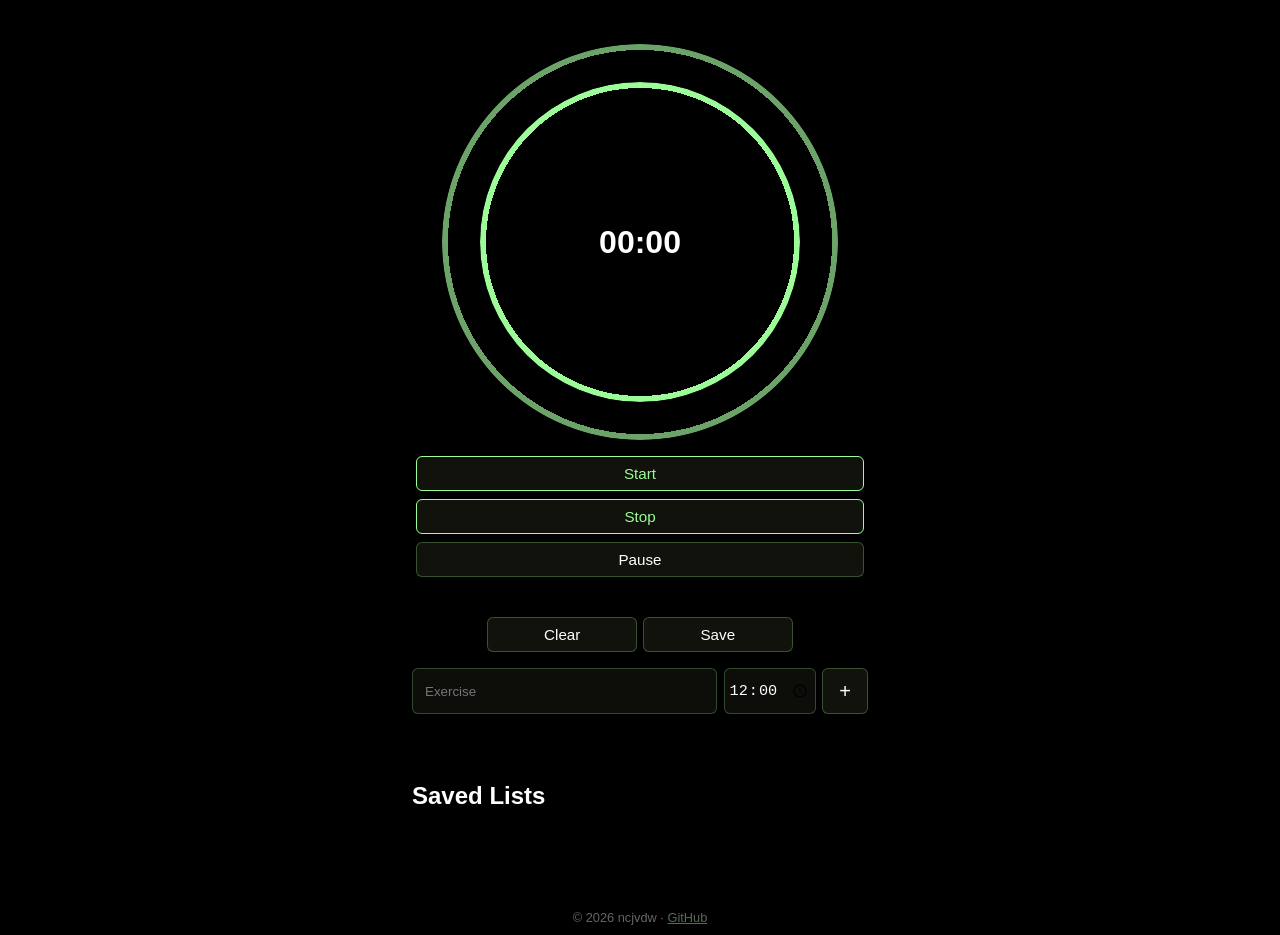
==== index.html @ 3e5c81d6 "Initial commit" ====
<!DOCTYPE html>
<html lang="en">
<head>
    <meta charset="UTF-8">
    <meta name="viewport" content="width=device-width, initial-scale=1.0">
    <meta http-equiv="X-UA-Compatible" content="ie=edge">
    <title>Interval Timer</title>
    <link rel="stylesheet" href="./style.css">
    <link rel="icon" href="./favicon.ico" type="image/x-icon">
</head>

<body>
    <main>
        <h1 id="timer">00:00</h1>

        <button id="start" onclick="startCountdown()">Start</button>
        <button id="stop" onclick="clearInterval(timer); timerText.textContent = 'Timer Stopped';">Stop</button>
        <button id="pause" onclick="togglePause()">Pause</button>

        <div id="list"></div>

        <div id="listActions">
            <button id="clear" onclick="exercises = []; updateExerciseList();">Clear</button>
            <button id="openSave">Save</button>
        </div>

        <div id="Addexercise">
          <input type="text" id="exerciseInput" placeholder="Exercise">
          <input type="time" id="timeInput" value="00:00">
          <button id="addExercise" onclick="addExercise()">+</button>
        </div>

        <dialog id="savePopup">
            <h2>Save List</h2>
            <p>Do you want to save this list?</p>
            <input type="text" id="listName" placeholder="List Name">
            <button id="closeSave">Cancel</button>
            <button id="saveList">Save</button>
        </dialog>

        <div id="savedLists">
            <h2>Saved Lists</h2>
            <ul id="savedListContainer"></ul>
        </div>
    </main>

    <footer>
        © 2026 ncjvdw ·
        <a href="https://github.com/ncjvdw/IntervalTimer">GitHub</a>
    </footer>

    <audio id="beep" preload="auto">
        <source
            src="https://media.geeksforgeeks.org/wp-content/uploads/20190531135120/beep.mp3"
            type="audio/mpeg">
    </audio>

    <script>
        let timer;
        let timerText = document.getElementById("timer");
        let timeInput = document.getElementById("timeInput");
        let exercises = [];
        exercises = JSON.parse(localStorage.getItem('__currentList__') || '[]');
        let transitioning = false;

        function updateExerciseList() {
            let str = '<ul>';

            exercises.forEach(function(exercise, index) {
                str += `
                    <li>
                        ${exercise.exercise} (${exercise.time})
                        <button type="button" onclick="deleteExercise(${index})">Delete</button>
                    </li>
                `;
            });

            str += '</ul>';

            document.getElementById("list").innerHTML = str;

            localStorage.setItem(
                '__currentList__',
                JSON.stringify(exercises)
            );
        }

        function deleteExercise(index) {
            exercises.splice(index, 1);
            updateExerciseList();
        }

        function addExercise() {
            let exerciseInput = document.getElementById("exerciseInput");
            let exercise = exerciseInput.value;
            let time = timeInput.value;

            if (!time) {
                alert("Please set a valid time.");
                return;
            }

            exercises.push({
                exercise,
                time
            });

            exerciseInput.value = "";
            timeInput.value = "00:00";

            updateExerciseList();
        }

        function renderTimer(name, count) {
            timerText.innerHTML = `
                <span class="ex-name">${name}</span>
                <span class="ex-time">${Math.floor(count / 60)}:${String(count % 60).padStart(2, '0')}</span>
            `;
        }

        function speakExercise(name) {
            if (!("speechSynthesis" in window)) return;

            window.speechSynthesis.cancel();

            const utterance =
                new SpeechSynthesisUtterance(String(name));

            utterance.lang = "en-US";
            utterance.volume = 1;
            utterance.rate = 1;
            utterance.pitch = 1;

            window.speechSynthesis.speak(utterance);
        }

        async function startCountdown() {
            if (exercises.length === 0) {
                alert("Please add at least one exercise.");
                return;
            }

            if ("speechSynthesis" in window) {
                window.speechSynthesis.cancel();

                const unlock =
                    new SpeechSynthesisUtterance(" ");

                unlock.volume = 0;

                window.speechSynthesis.speak(unlock);
            }

            timerText.classList.add(
                'no-anim-inner',
                'no-anim-outer'
            );

            timerText.style.setProperty(
                '--inner-progress',
                1
            );

            timerText.style.setProperty(
                '--outer-progress',
                1
            );

            requestAnimationFrame(() => {
                void timerText.offsetWidth;

                requestAnimationFrame(() => {
                    timerText.classList.remove(
                        'no-anim-inner',
                        'no-anim-outer'
                    );
                });
            });

            const delay = (ms) =>
                new Promise(resolve => setTimeout(resolve, ms));

            for (let i = 0; i < 3; i++) {
                const beepAudio =
                    document.getElementById("beep");

                beepAudio.volume = 0.2;
                beepAudio.currentTime = 0;

                beepAudio.play().catch(() => {});

                timerText.textContent =
                    `Starting in ${3 - i}...`;

                await delay(1000);
            }

            const totalListSeconds =
                exercises.reduce((sum, ex) => {
                    const [m, s] =
                        ex.time.split(":");

                    return sum +
                        parseInt(m, 10) * 60 +
                        parseInt(s, 10);
                }, 0);

            let totalElapsed = 0;

            let currentExerciseIndex = 0;

            let [mins, secs] =
                exercises[currentExerciseIndex]
                    .time
                    .split(":");

            let count =
                parseInt(mins, 10) * 60 +
                parseInt(secs, 10);

            let exerciseDuration = count;

            renderTimer(
                exercises[currentExerciseIndex].exercise,
                count
            );

            speakExercise(
                exercises[currentExerciseIndex].exercise
            );

            timer = setInterval(() => {
                if (isPaused || transitioning) return;

                count--;
                totalElapsed++;

                timerText.style.setProperty(
                    '--inner-progress',
                    Math.max(count, 0) / exerciseDuration
                );

                timerText.style.setProperty(
                    '--outer-progress',
                    1 - totalElapsed / totalListSeconds
                );

                renderTimer(
                    exercises[currentExerciseIndex].exercise,
                    count
                );

                if (
                    count === 3 ||
                    count === 2 ||
                    count === 1
                ) {
                    const beepAudio =
                        document.getElementById("beep");

                    beepAudio.volume = 0.2;
                    beepAudio.currentTime = 0;

                    beepAudio.play().catch(() => {});
                }

                if (count <= 0) {
                    timerText.classList.add(
                        'no-anim-inner'
                    );

                    timerText.style.setProperty(
                        '--inner-progress',
                        0
                    );

                    void timerText.offsetWidth;

                    currentExerciseIndex++;

                    if (
                        currentExerciseIndex <
                        exercises.length
                    ) {
                        transitioning = true;

                        setTimeout(() => {
                            speakExercise(
                                exercises[
                                    currentExerciseIndex
                                ].exercise
                            );

                            [mins, secs] =
                                exercises[
                                    currentExerciseIndex
                                ].time.split(":");

                            count =
                                parseInt(mins, 10) * 60 +
                                parseInt(secs, 10);

                            exerciseDuration = count;

                            timerText.classList.add(
                                'no-anim-inner'
                            );

                            timerText.style.setProperty(
                                '--inner-progress',
                                1
                            );

                            requestAnimationFrame(() => {
                                void timerText.offsetWidth;

                                requestAnimationFrame(() => {
                                    timerText.classList.remove(
                                        'no-anim-inner'
                                    );
                                });
                            });

                            renderTimer(
                                exercises[
                                    currentExerciseIndex
                                ].exercise,
                                count
                            );

                            transitioning = false;
                        }, 50);

                    } else {
                        clearInterval(timer);

                        timerText.textContent =
                            "Workout Complete!";
                    }
                }
            }, 1000);
        }

        let isPaused = false;

        function togglePause() {
            if (!timer) return;

            isPaused = !isPaused;

            document.getElementById("pause").textContent =
                isPaused ? "Resume" : "Pause";
        }

        (() => {
            let wakeLock = null;

            async function keepScreenAwake() {
                if (!("wakeLock" in navigator)) return;

                try {
                    wakeLock =
                        await navigator.wakeLock.request("screen");

                    wakeLock.addEventListener(
                        "release",
                        () => {
                            wakeLock = null;
                        }
                    );
                } catch (err) {}
            }

            keepScreenAwake();

            document.addEventListener(
                "visibilitychange",
                () => {
                    if (
                        document.visibilityState ===
                        "visible"
                    ) {
                        keepScreenAwake();
                    }
                }
            );
        })();
    </script>

    <script>
        const savePopup =
            document.getElementById("savePopup");

        const openSave =
            document.getElementById("openSave");

        const closeSave =
            document.getElementById("closeSave");

        openSave.addEventListener(
            "click",
            () => savePopup.showModal()
        );

        closeSave.addEventListener(
            "click",
            () => savePopup.close()
        );

        function renderSavedLists() {
            const container =
                document.getElementById(
                    "savedListContainer"
                );

            container.innerHTML = "";

            for (
                let i = 0;
                i < localStorage.length;
                i++
            ) {
                const key =
                    localStorage.key(i);

                if (key === '__currentList__') continue;

                const li =
                    document.createElement("li");

                li.innerHTML = `
                    <span>${key}</span>
                    <button
                        type="button"
                        onclick="loadSavedList('${key}')"
                    >
                        Load
                    </button>
                    <button
                        type="button"
                        onclick="deleteSavedList('${key}')"
                    >
                        Delete
                    </button>
                `;

                container.appendChild(li);
            }
        }

        function loadSavedList(key) {
            const saved =
                localStorage.getItem(key);

            if (!saved) return;

            try {
                exercises = JSON.parse(saved);
                updateExerciseList();
            } catch (err) {
                alert("Saved list is invalid.");
            }
        }

        function deleteSavedList(key) {
            localStorage.removeItem(key);
            renderSavedLists();
        }

        document.getElementById("saveList").onclick =
            function() {
                const name =
                    document.getElementById(
                        "listName"
                    ).value.trim();

                if (!name) {
                    alert("Enter a list name.");
                    return;
                }

                localStorage.setItem(
                    name,
                    JSON.stringify(exercises)
                );

                savePopup.close();
                renderSavedLists();
            };

        renderSavedLists();
        updateExerciseList();
    </script>

</body>
</html>
---- style.css ----
* {
  box-sizing: border-box;
}


@property --inner-progress {
  syntax: '<number>';
  inherits: true;
  initial-value: 1;
}


@property --outer-progress {
  syntax: '<number>';
  inherits: true;
  initial-value: 1;
}


body {
  margin: 0;
  min-height: 100vh;
  background: #000000;
  color: #ffffff;
  font-family: 'Segoe UI', Arial, sans-serif;
}


main {
  width: 100%;
  max-width: 520px;
  min-height: 100vh;
  margin: 0 auto;
  padding: 2rem;
  text-align: center;
  display: flex;
  flex-direction: column;
}


footer {
  margin-top: auto;
  padding: 10px 0;
  text-align: center;
  font-size: 0.8rem;
  color: rgba(224, 224, 224, 0.45);
}


footer a {
  color: rgba(151, 201, 149, 0.55);
  text-decoration: underline;
}


footer a:hover {
  color: #ffffff;
}


#timer {
  position: relative;
  width: 340px;
  height: 340px;
  margin: 2.5rem auto;
  display: flex;
  flex-direction: column;
  align-items: center;
  justify-content: center;
  gap: 0.4rem;
  border-radius: 50%;
  color: #ffffff;
  padding: 0 1.5rem;
}


#timer .ex-name {
  font-size: 2rem;
  font-weight: 500;
  color: #9CFC97;
}


#timer .ex-time {
  font-size: 4rem;
  font-weight: 700;
  color: #9CFC97;
}


#timer::before {
  content: "";
  position: absolute;
  inset: -28px;
  border-radius: 50%;
  transform: translateZ(0);
  background: conic-gradient(
    #6BA368 calc(var(--outer-progress, 1) * 360deg),
    rgba(81, 91, 58, 0.28) 0deg
  );
  -webkit-mask: radial-gradient(
    farthest-side,
    transparent calc(100% - 6px),
    #000 calc(100% - 6px)
  );
  mask: radial-gradient(
    farthest-side,
    transparent calc(100% - 6px),
    #000 calc(100% - 6px)
  );
  transition: --outer-progress 0.5s linear;
}


#timer::after {
  content: "";
  position: absolute;
  inset: 10px;
  border-radius: 50%;
  transform: translateZ(0);
  background: conic-gradient(
    #9CFC97 calc(var(--inner-progress, 1) * 360deg),
    rgba(81, 91, 58, 0.24) 0deg
  );
  -webkit-mask: radial-gradient(
    farthest-side,
    transparent calc(100% - 6px),
    #000 calc(100% - 6px)
  );
  mask: radial-gradient(
    farthest-side,
    transparent calc(100% - 6px),
    #000 calc(100% - 6px)
  );
  box-shadow:
    0 0 calc(18px * var(--inner-progress, 1))
    rgba(156, 252, 151, calc(0.55 * var(--inner-progress, 1)));
  transition: --inner-progress 0.5s linear;
}


button {
  background: rgba(81, 91, 58, 0.2);
  color: #ffffff;
  border: 1px solid rgba(156, 252, 151, 0.28);
  border-radius: 6px;
  padding: 0.5rem 1rem;
  margin: 0.25rem;
  font-size: 0.95rem;
  cursor: pointer;
  transition: background 0.15s ease;
}


button:hover {
  background: rgba(107, 163, 104, 0.3);
}


#start {
  border-color: #9CFC97;
  color: #9CFC97;
}


#stop {
  border-color: #9CFC97;
  color: #9CFC97;
}


#list {
  margin: 1.5rem 0 0.5rem;
  text-align: left;
}


#list ul {
  list-style: none;
  padding: 0;
  margin: 0;
}


#list li {
  display: flex;
  align-items: center;
  justify-content: space-between;
  background: rgba(81, 91, 58, 0.14);
  border: 1px solid rgba(156, 252, 151, 0.16);
  border-radius: 6px;
  padding: 0.5rem 0.75rem;
  margin-bottom: 0.4rem;
}


#listActions {
  display: flex;
  justify-content: center;
  gap: 0.35rem;
  margin: 0.25rem 0 0.5rem;
}


#listActions button {
  flex: 1;
  max-width: 150px;
  margin: 0;
}


#Addexercise {
  display: grid;
  grid-template-columns: minmax(0, 1fr) 92px 46px;
  align-items: stretch;
  gap: 0.4rem;
  width: 100%;
  margin: 0.5rem 0 1rem;
}


#Addexercise input {
  box-sizing: border-box;
  width: 100%;
  height: 46px;
  min-width: 0;
  margin: 0;
  background: rgba(81, 91, 58, 0.16);
  border: 1px solid rgba(156, 252, 151, 0.25);
  color: #ffffff;
  border-radius: 6px;
  padding: 0 0.75rem;
}


#Addexercise #exerciseInput {
  width: 100%;
  min-width: 0;
}


#Addexercise #timeInput {
  width: 92px;
  min-width: 92px;
  max-width: 92px;
  height: 46px;
  padding: 0 0.25rem;
  font-size: 0.95rem;
  color: #ffffff;
  background: rgba(81, 91, 58, 0.16);
  border: 1px solid rgba(156, 252, 151, 0.25);
  border-radius: 6px;
}


#Addexercise #timeInput::-webkit-calendar-picker-indicator {
  opacity: 1;
  cursor: pointer;
}


#Addexercise #addExercise {
  width: 46px;
  height: 46px;
  min-width: 46px;
  min-height: 46px;
  max-width: 46px;
  max-height: 46px;
  margin: 0;
  padding: 0;
  display: flex;
  align-items: center;
  justify-content: center;
  font-size: 1.25rem;
}


dialog {
  background: rgba(0, 0, 0, 0.96);
  color: #ffffff;
  border: 1px solid rgba(156, 252, 151, 0.3);
  border-radius: 8px;
  padding: 1.5rem;
}


dialog::backdrop {
  background: rgba(0, 0, 0, 0.75);
}


dialog input {
  background: rgba(0, 0, 0, 0.85);
  border: 1px solid rgba(156, 252, 151, 0.25);
  color: #ffffff;
  border-radius: 6px;
  padding: 0.5rem;
  margin: 0.75rem 0;
  width: 100%;
}


#savedLists {
  margin-top: 2rem;
  text-align: left;
}


#savedListContainer {
  list-style: none;
  padding: 0;
}


#savedListContainer li {
  display: flex;
  align-items: center;
  justify-content: space-between;
  background: rgba(81, 91, 58, 0.14);
  border: 1px solid rgba(156, 252, 151, 0.16);
  border-radius: 6px;
  padding: 0.5rem 0.75rem;
  margin-bottom: 0.4rem;
}


#timer.no-anim-outer::before {
  transition: none !important;
}


#timer.no-anim-inner::after {
  transition: none !important;
}


@media (max-width: 600px) {
  main {
    width: 100%;
    max-width: 100%;
    padding: 1.25rem;
    overflow-x: hidden;
  }


  #timer {
    width: 260px;
    height: 260px;
    padding: 0 1rem;
  }


  #timer .ex-name {
    font-size: 0.95rem;
  }


  #timer .ex-time {
    font-size: 1.7rem;
  }


  #timer::before {
    inset: -16px;
  }


  #timer::after {
    inset: 6px;
  }


  button {
    padding: 0.65rem 1.1rem;
    font-size: 1rem;
    min-height: 44px;
  }


  #listActions {
    gap: 0.35rem;
    margin: 0.25rem 0 0.5rem;
  }


  #listActions button {
    flex: 1;
    max-width: 130px;
    margin: 0;
  }


  dialog {
    width: calc(100% - 2rem);
    max-width: 340px;
    padding: 1.25rem;
  }


  #list li,
  #savedListContainer li {
    flex-wrap: wrap;
    gap: 0.4rem;
  }
}
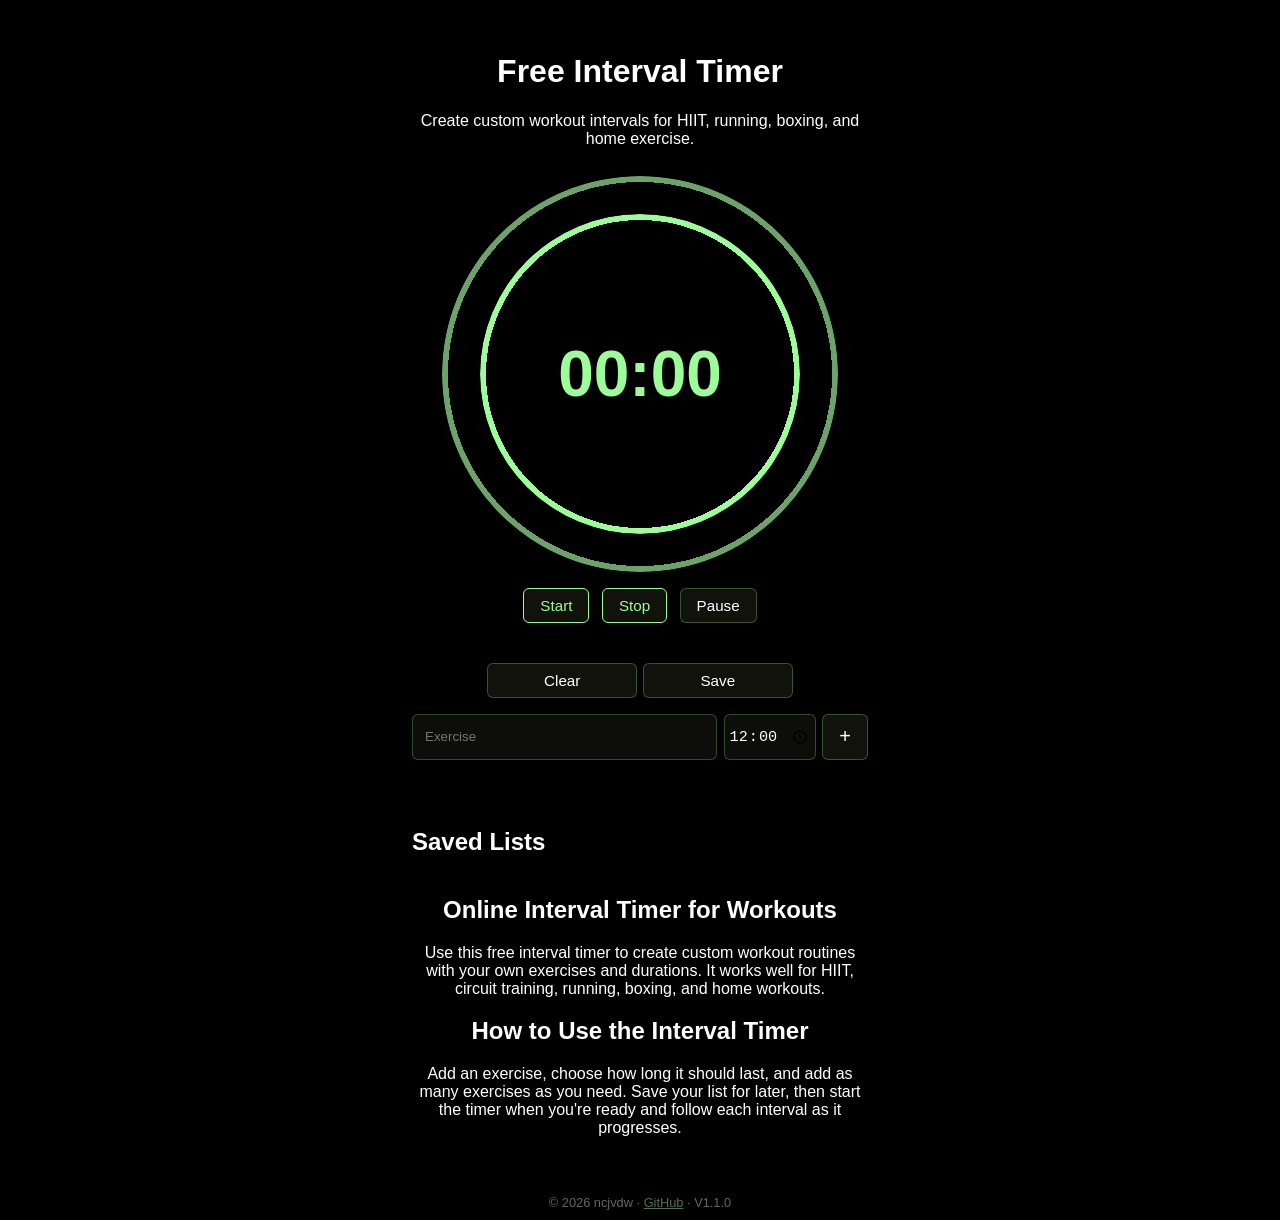
==== commit 9ca33d5a: "Add SEO and small fixes" ====
--- a/index.html
+++ b/index.html
@@ -4,18 +4,39 @@
     <meta charset="UTF-8">
     <meta name="viewport" content="width=device-width, initial-scale=1.0">
     <meta http-equiv="X-UA-Compatible" content="ie=edge">
-    <title>Interval Timer</title>
     <link rel="stylesheet" href="./style.css">
-    <link rel="icon" href="./favicon.ico" type="image/x-icon">
+
+    <title>Interval Timer – Free Online HIIT & Workout Timer</title>
+    <meta name="description" content="Free online interval timer for HIIT, workouts, running, boxing and home exercise. Create custom exercise intervals, pause workouts and save your timer lists.">
+    <link rel="icon" href="./favicon.svg" type="image/svg+xml">
+    <link rel="canonical" href="https://ncjvdw.github.io/IntervalTimer/">
+
+    <meta property="og:title" content="Free Interval Timer – Custom Workout & HIIT Timer">
+    <meta property="og:description" content="Create custom workout intervals for HIIT, running, boxing and home exercise.">
+    <meta property="og:type" content="website">
+    <meta property="og:url" content="https://ncjvdw.github.io/IntervalTimer/">
 </head>
 
 <body>
     <main>
-        <h1 id="timer">00:00</h1>
-
-        <button id="start" onclick="startCountdown()">Start</button>
-        <button id="stop" onclick="clearInterval(timer); timerText.textContent = 'Timer Stopped';">Stop</button>
-        <button id="pause" onclick="togglePause()">Pause</button>
+        <header class="intro">
+            <h1>Free Interval Timer</h1>
+            <p>
+                Create custom workout intervals for HIIT, running,
+                boxing, and home exercise.
+            </p>
+        </header>
+
+        <h2 id="timer">
+            <span class="ex-name"></span>
+            <span class="ex-time">00:00</span>
+        </h2>
+
+        <div class="timerControls">
+            <button id="start" onclick="startCountdown()">Start</button>
+            <button id="stop" onclick="stopTimer()">Stop</button>
+            <button id="pause" onclick="togglePause()">Pause</button>
+        </div>
 
         <div id="list"></div>
 
@@ -25,15 +46,17 @@
         </div>
 
         <div id="Addexercise">
-          <input type="text" id="exerciseInput" placeholder="Exercise">
-          <input type="time" id="timeInput" value="00:00">
-          <button id="addExercise" onclick="addExercise()">+</button>
+            <input type="text" id="exerciseInput" placeholder="Exercise" maxlength="40">
+            <input type="time" id="timeInput" value="00:00">
+            <button id="addExercise" onclick="addExercise()">+</button>
         </div>
 
         <dialog id="savePopup">
             <h2>Save List</h2>
             <p>Do you want to save this list?</p>
-            <input type="text" id="listName" placeholder="List Name">
+
+            <input type="text" id="listName" placeholder="List Name" maxlength="40">
+
             <button id="closeSave">Cancel</button>
             <button id="saveList">Save</button>
         </dialog>
@@ -42,26 +65,57 @@
             <h2>Saved Lists</h2>
             <ul id="savedListContainer"></ul>
         </div>
+
+        <section class="info">
+            <h2>Online Interval Timer for Workouts</h2>
+
+            <p>
+                Use this free interval timer to create custom workout routines
+                with your own exercises and durations. It works well for HIIT,
+                circuit training, running, boxing, and home workouts.
+            </p>
+
+            <h2>How to Use the Interval Timer</h2>
+
+            <p>
+                Add an exercise, choose how long it should last, and add as many exercises as you need.
+                Save your list for later, then start the timer when you're ready
+                and follow each interval as it progresses.
+            </p>
+        </section>
+
     </main>
 
     <footer>
         © 2026 ncjvdw ·
-        <a href="https://github.com/ncjvdw/IntervalTimer">GitHub</a>
+        <a href="https://github.com/ncjvdw/IntervalTimer">GitHub</a> · V1.1.0
     </footer>
 
     <audio id="beep" preload="auto">
         <source
-            src="https://media.geeksforgeeks.org/wp-content/uploads/20190531135120/beep.mp3"
+            src="./beep.mp3"
             type="audio/mpeg">
     </audio>
 
     <script>
+        if ('audioSession' in navigator) {
+            navigator.audioSession.type = 'ambient';
+        }
+
         let timer;
         let timerText = document.getElementById("timer");
+        let timerName = timerText.querySelector(".ex-name");
+        let timerTime = timerText.querySelector(".ex-time");
+
         let timeInput = document.getElementById("timeInput");
         let exercises = [];
         exercises = JSON.parse(localStorage.getItem('__currentList__') || '[]');
+
         let transitioning = false;
+        let isPaused = false;
+        let wakeLock = null;
+        let wakeLockListenerAdded = false;
+
 
         function updateExerciseList() {
             let str = '<ul>';
@@ -85,10 +139,12 @@
             );
         }
 
+
         function deleteExercise(index) {
             exercises.splice(index, 1);
             updateExerciseList();
         }
+
 
         function addExercise() {
             let exerciseInput = document.getElementById("exerciseInput");
@@ -111,12 +167,14 @@
             updateExerciseList();
         }
 
+
         function renderTimer(name, count) {
-            timerText.innerHTML = `
-                <span class="ex-name">${name}</span>
-                <span class="ex-time">${Math.floor(count / 60)}:${String(count % 60).padStart(2, '0')}</span>
-            `;
-        }
+            timerName.textContent = name;
+
+            timerTime.textContent =
+                `${Math.floor(count / 60)}:${String(count % 60).padStart(2, '0')}`;
+        }
+
 
         function speakExercise(name) {
             if (!("speechSynthesis" in window)) return;
@@ -134,11 +192,38 @@
             window.speechSynthesis.speak(utterance);
         }
 
+
+        function stopTimer() {
+            clearInterval(timer);
+
+            timer = null;
+            isPaused = false;
+            transitioning = false;
+
+            document.getElementById("pause").textContent = "Pause";
+
+            timerName.textContent = "";
+            timerTime.textContent = "Timer Stopped";
+        }
+
+
         async function startCountdown() {
             if (exercises.length === 0) {
                 alert("Please add at least one exercise.");
                 return;
             }
+
+            if (timer) {
+                clearInterval(timer);
+                timer = null;
+            }
+
+            isPaused = false;
+            transitioning = false;
+
+            document.getElementById("pause").textContent = "Pause";
+
+            antiScreenLock();
 
             if ("speechSynthesis" in window) {
                 window.speechSynthesis.cancel();
@@ -177,8 +262,10 @@
                 });
             });
 
+
             const delay = (ms) =>
                 new Promise(resolve => setTimeout(resolve, ms));
+
 
             for (let i = 0; i < 3; i++) {
                 const beepAudio =
@@ -189,11 +276,12 @@
 
                 beepAudio.play().catch(() => {});
 
-                timerText.textContent =
-                    `Starting in ${3 - i}...`;
+                timerName.textContent = "";
+                timerTime.textContent = `Starting in ${3 - i}...`;
 
                 await delay(1000);
             }
+
 
             const totalListSeconds =
                 exercises.reduce((sum, ex) => {
@@ -205,8 +293,8 @@
                         parseInt(s, 10);
                 }, 0);
 
+
             let totalElapsed = 0;
-
             let currentExerciseIndex = 0;
 
             let [mins, secs] =
@@ -229,11 +317,23 @@
                 exercises[currentExerciseIndex].exercise
             );
 
+
+            let lastTime = Date.now();
+
+
             timer = setInterval(() => {
                 if (isPaused || transitioning) return;
 
-                count--;
-                totalElapsed++;
+                const now = Date.now();
+                const elapsedSeconds =
+                    Math.floor((now - lastTime) / 1000);
+
+                if (elapsedSeconds < 1) return;
+
+                lastTime += elapsedSeconds * 1000;
+
+                count -= elapsedSeconds;
+                totalElapsed += elapsedSeconds;
 
                 timerText.style.setProperty(
                     '--inner-progress',
@@ -242,18 +342,21 @@
 
                 timerText.style.setProperty(
                     '--outer-progress',
-                    1 - totalElapsed / totalListSeconds
+                    Math.max(
+                        0,
+                        1 - totalElapsed / totalListSeconds
+                    )
                 );
 
                 renderTimer(
                     exercises[currentExerciseIndex].exercise,
-                    count
+                    Math.max(count, 0)
                 );
 
+
                 if (
-                    count === 3 ||
-                    count === 2 ||
-                    count === 1
+                    count <= 3 &&
+                    count > 0
                 ) {
                     const beepAudio =
                         document.getElementById("beep");
@@ -263,6 +366,7 @@
 
                     beepAudio.play().catch(() => {});
                 }
+
 
                 if (count <= 0) {
                     timerText.classList.add(
@@ -277,6 +381,7 @@
                     void timerText.offsetWidth;
 
                     currentExerciseIndex++;
+
 
                     if (
                         currentExerciseIndex <
@@ -329,19 +434,21 @@
                             );
 
                             transitioning = false;
+
                         }, 50);
 
                     } else {
                         clearInterval(timer);
-
-                        timerText.textContent =
-                            "Workout Complete!";
+                        timer = null;
+
+                        timerName.textContent = "";
+                        timerTime.textContent = "Workout Complete!";
                     }
                 }
-            }, 1000);
-        }
-
-        let isPaused = false;
+
+            }, 250);
+        }
+
 
         function togglePause() {
             if (!timer) return;
@@ -352,8 +459,8 @@
                 isPaused ? "Resume" : "Pause";
         }
 
-        (() => {
-            let wakeLock = null;
+
+        const antiScreenLock = async () => {
 
             async function keepScreenAwake() {
                 if (!("wakeLock" in navigator)) return;
@@ -362,30 +469,42 @@
                     wakeLock =
                         await navigator.wakeLock.request("screen");
 
-                    wakeLock.addEventListener(
-                        "release",
-                        () => {
-                            wakeLock = null;
+                    if (!wakeLockListenerAdded) {
+                        wakeLockListenerAdded = true;
+
+                        wakeLock.addEventListener(
+                            "release",
+                            () => {
+                                wakeLock = null;
+                            }
+                        );
+                    }
+
+                } catch (err) {}
+            }
+
+
+            keepScreenAwake();
+
+
+            if (!wakeLockListenerAdded) {
+                document.addEventListener(
+                    "visibilitychange",
+                    () => {
+                        if (
+                            document.visibilityState ===
+                            "visible"
+                        ) {
+                            keepScreenAwake();
                         }
-                    );
-                } catch (err) {}
-            }
-
-            keepScreenAwake();
-
-            document.addEventListener(
-                "visibilitychange",
-                () => {
-                    if (
-                        document.visibilityState ===
-                        "visible"
-                    ) {
-                        keepScreenAwake();
                     }
-                }
-            );
-        })();
+                );
+
+                wakeLockListenerAdded = true;
+            }
+        };
     </script>
+
 
     <script>
         const savePopup =
@@ -396,16 +515,19 @@
 
         const closeSave =
             document.getElementById("closeSave");
+
 
         openSave.addEventListener(
             "click",
             () => savePopup.showModal()
         );
 
+
         closeSave.addEventListener(
             "click",
             () => savePopup.close()
         );
+
 
         function renderSavedLists() {
             const container =
@@ -414,6 +536,7 @@
                 );
 
             container.innerHTML = "";
+
 
             for (
                 let i = 0;
@@ -425,17 +548,21 @@
 
                 if (key === '__currentList__') continue;
 
+
                 const li =
                     document.createElement("li");
 
+
                 li.innerHTML = `
                     <span>${key}</span>
+
                     <button
                         type="button"
                         onclick="loadSavedList('${key}')"
                     >
                         Load
                     </button>
+
                     <button
                         type="button"
                         onclick="deleteSavedList('${key}')"
@@ -444,9 +571,11 @@
                     </button>
                 `;
 
+
                 container.appendChild(li);
             }
         }
+
 
         function loadSavedList(key) {
             const saved =
@@ -454,43 +583,68 @@
 
             if (!saved) return;
 
+
             try {
                 exercises = JSON.parse(saved);
                 updateExerciseList();
+
             } catch (err) {
                 alert("Saved list is invalid.");
             }
         }
+
 
         function deleteSavedList(key) {
             localStorage.removeItem(key);
             renderSavedLists();
         }
 
+
         document.getElementById("saveList").onclick =
             function() {
+
                 const name =
                     document.getElementById(
                         "listName"
                     ).value.trim();
 
+
                 if (!name) {
                     alert("Enter a list name.");
                     return;
                 }
 
+
                 localStorage.setItem(
                     name,
                     JSON.stringify(exercises)
                 );
 
+
                 savePopup.close();
+
                 renderSavedLists();
+
+                document.getElementById("listName").value = "";
             };
+
 
         renderSavedLists();
         updateExerciseList();
     </script>
 
+
+    <script type="application/ld+json">
+        {
+            "@context": "https://schema.org",
+            "@type": "WebApplication",
+            "name": "Interval Timer",
+            "url": "https://ncjvdw.github.io/IntervalTimer/",
+            "applicationCategory": "HealthApplication",
+            "operatingSystem": "Any",
+            "description": "A free online interval timer for HIIT, workouts, running, boxing and exercise."
+        }
+    </script>
+
 </body>
 </html>
--- a/style.css
+++ b/style.css
@@ -1,405 +1,548 @@
 * {
-  box-sizing: border-box;
-}
-
+    box-sizing: border-box;
+}
 
 @property --inner-progress {
-  syntax: '<number>';
-  inherits: true;
-  initial-value: 1;
-}
-
+    syntax: "<number>";
+    inherits: true;
+    initial-value: 1;
+}
 
 @property --outer-progress {
-  syntax: '<number>';
-  inherits: true;
-  initial-value: 1;
-}
-
+    syntax: "<number>";
+    inherits: true;
+    initial-value: 1;
+}
 
 body {
-  margin: 0;
-  min-height: 100vh;
-  background: #000000;
-  color: #ffffff;
-  font-family: 'Segoe UI', Arial, sans-serif;
-}
-
+    margin: 0;
+    min-height: 100vh;
+    background: #000000;
+    color: #ffffff;
+    font-family: "Segoe UI", Arial, sans-serif;
+}
 
 main {
-  width: 100%;
-  max-width: 520px;
-  min-height: 100vh;
-  margin: 0 auto;
-  padding: 2rem;
-  text-align: center;
-  display: flex;
-  flex-direction: column;
-}
-
+    width: 100%;
+    max-width: 520px;
+    min-height: 100vh;
+    margin: 0 auto;
+    padding: 2rem;
+    text-align: center;
+    display: flex;
+    flex-direction: column;
+}
+
+/* =========================
+   TIMER
+   ========================= */
+
+#timer {
+    position: relative;
+
+    width: 340px;
+    height: 340px;
+
+    margin: 2.5rem auto;
+
+    display: flex;
+    flex-direction: column;
+    align-items: center;
+    justify-content: center;
+
+    gap: 0.4rem;
+
+    border-radius: 50%;
+
+    color: #ffffff;
+
+    padding: 0 4.5rem;
+
+    /* Important because this is an h2 */
+    font-size: inherit;
+    font-weight: normal;
+}
+
+/* Outer ring */
+
+#timer::before {
+    content: "";
+
+    position: absolute;
+    inset: -28px;
+
+    border-radius: 50%;
+
+    background: conic-gradient(
+        #6BA368 calc(var(--outer-progress, 1) * 360deg),
+        rgba(81, 91, 58, 0.28) 0deg
+    );
+
+    -webkit-mask: radial-gradient(
+        farthest-side,
+        transparent calc(100% - 6px),
+        #000 calc(100% - 6px)
+    );
+
+    mask: radial-gradient(
+        farthest-side,
+        transparent calc(100% - 6px),
+        #000 calc(100% - 6px)
+    );
+
+    transition: --outer-progress 0.5s linear;
+
+    z-index: 0;
+}
+
+/* Inner ring */
+
+#timer::after {
+    content: "";
+
+    position: absolute;
+    inset: 10px;
+
+    border-radius: 50%;
+
+    background: conic-gradient(
+        #9CFC97 calc(var(--inner-progress, 1) * 360deg),
+        rgba(81, 91, 58, 0.24) 0deg
+    );
+
+    -webkit-mask: radial-gradient(
+        farthest-side,
+        transparent calc(100% - 6px),
+        #000 calc(100% - 6px)
+    );
+
+    mask: radial-gradient(
+        farthest-side,
+        transparent calc(100% - 6px),
+        #000 calc(100% - 6px)
+    );
+
+    transition: --inner-progress 0.5s linear;
+
+    z-index: 0;
+}
+
+/* =========================
+   TIMER TEXT
+   ========================= */
+
+#timer .ex-name {
+    position: relative;
+    z-index: 2;
+
+    display: block;
+
+    width: 100%;
+    max-width: 190px;
+
+    margin: 0;
+
+    color: #9CFC97;
+
+    font-size: 1.45rem;
+    font-weight: 500;
+
+    line-height: 1.15;
+
+    text-align: center;
+
+    /*
+     * Keeps long exercise names inside
+     * the inner ring.
+     */
+    overflow-wrap: anywhere;
+    word-break: break-word;
+}
+
+#timer .ex-time {
+    position: relative;
+    z-index: 2;
+
+    display: block;
+
+    margin: 0;
+
+    color: #9CFC97;
+
+    font-size: 4rem;
+    font-weight: 700;
+
+    line-height: 1;
+
+    text-align: center;
+
+    /*
+     * Prevents the browser's h2 styling
+     * from making the default 00:00 small.
+     */
+    font-family: "Segoe UI", Arial, sans-serif;
+}
+
+/* Make sure empty exercise name doesn't
+   affect the timer layout */
+#timer .ex-name:empty {
+    display: none;
+}
+
+/* =========================
+   RING ANIMATION CONTROL
+   ========================= */
+
+#timer.no-anim-outer::before {
+    transition: none !important;
+}
+
+#timer.no-anim-inner::after {
+    transition: none !important;
+}
+
+/* =========================
+   BUTTONS
+   ========================= */
+
+button {
+    background: rgba(81, 91, 58, 0.2);
+    color: #ffffff;
+
+    border: 1px solid rgba(156, 252, 151, 0.28);
+    border-radius: 6px;
+
+    padding: 0.5rem 1rem;
+    margin: 0.25rem;
+
+    font-size: 0.95rem;
+
+    cursor: pointer;
+
+    transition: background 0.15s ease;
+}
+
+button:hover {
+    background: rgba(107, 163, 104, 0.3);
+}
+
+#start {
+    border-color: #9CFC97;
+    color: #9CFC97;
+}
+
+#stop {
+    border-color: #9CFC97;
+    color: #9CFC97;
+}
+
+/* =========================
+   EXERCISE LIST
+   ========================= */
+
+#list {
+    margin: 1.5rem 0 0.5rem;
+    text-align: left;
+}
+
+#list ul {
+    list-style: none;
+    padding: 0;
+    margin: 0;
+}
+
+#list li {
+    display: flex;
+    align-items: center;
+    justify-content: space-between;
+
+    background: rgba(81, 91, 58, 0.14);
+
+    border: 1px solid rgba(156, 252, 151, 0.16);
+
+    border-radius: 6px;
+
+    padding: 0.5rem 0.75rem;
+    margin-bottom: 0.4rem;
+}
+
+/* =========================
+   LIST ACTIONS
+   ========================= */
+
+#listActions {
+    display: flex;
+    justify-content: center;
+
+    gap: 0.35rem;
+
+    margin: 0.25rem 0 0.5rem;
+}
+
+#listActions button {
+    flex: 1;
+    max-width: 150px;
+    margin: 0;
+}
+
+/* =========================
+   ADD EXERCISE
+   ========================= */
+
+#Addexercise {
+    display: grid;
+
+    grid-template-columns:
+        minmax(0, 1fr)
+        92px
+        46px;
+
+    align-items: stretch;
+
+    gap: 0.4rem;
+
+    width: 100%;
+    margin: 0.5rem 0 1rem;
+}
+
+#Addexercise input {
+    box-sizing: border-box;
+
+    width: 100%;
+    height: 46px;
+
+    min-width: 0;
+
+    margin: 0;
+
+    background: rgba(81, 91, 58, 0.16);
+
+    border: 1px solid rgba(156, 252, 151, 0.25);
+
+    color: #ffffff;
+
+    border-radius: 6px;
+
+    padding: 0 0.75rem;
+}
+
+#Addexercise #exerciseInput {
+    width: 100%;
+    min-width: 0;
+}
+
+#Addexercise #timeInput {
+    width: 92px;
+    min-width: 92px;
+    max-width: 92px;
+
+    height: 46px;
+
+    padding: 0 0.25rem;
+
+    font-size: 0.95rem;
+
+    color: #ffffff;
+
+    background: rgba(81, 91, 58, 0.16);
+
+    border: 1px solid rgba(156, 252, 151, 0.25);
+
+    border-radius: 6px;
+}
+
+#Addexercise #timeInput::-webkit-calendar-picker-indicator {
+    opacity: 1;
+    cursor: pointer;
+}
+
+#Addexercise #addExercise {
+    width: 46px;
+    height: 46px;
+
+    min-width: 46px;
+    min-height: 46px;
+
+    max-width: 46px;
+    max-height: 46px;
+
+    margin: 0;
+    padding: 0;
+
+    display: flex;
+    align-items: center;
+    justify-content: center;
+
+    font-size: 1.25rem;
+}
+
+/* =========================
+   DIALOG
+   ========================= */
+
+dialog {
+    background: rgba(0, 0, 0, 0.96);
+
+    color: #ffffff;
+
+    border: 1px solid rgba(156, 252, 151, 0.3);
+
+    border-radius: 8px;
+
+    padding: 1.5rem;
+}
+
+dialog::backdrop {
+    background: rgba(0, 0, 0, 0.75);
+}
+
+dialog input {
+    background: rgba(0, 0, 0, 0.85);
+
+    border: 1px solid rgba(156, 252, 151, 0.25);
+
+    color: #ffffff;
+
+    border-radius: 6px;
+
+    padding: 0.5rem;
+
+    margin: 0.75rem 0;
+
+    width: 100%;
+}
+
+/* =========================
+   SAVED LISTS
+   ========================= */
+
+#savedLists {
+    margin-top: 2rem;
+    text-align: left;
+}
+
+#savedListContainer {
+    list-style: none;
+    padding: 0;
+}
+
+#savedListContainer li {
+    display: flex;
+    align-items: center;
+    justify-content: space-between;
+
+    background: rgba(81, 91, 58, 0.14);
+
+    border: 1px solid rgba(156, 252, 151, 0.16);
+
+    border-radius: 6px;
+
+    padding: 0.5rem 0.75rem;
+
+    margin-bottom: 0.4rem;
+}
+
+/* =========================
+   FOOTER
+   ========================= */
 
 footer {
-  margin-top: auto;
-  padding: 10px 0;
-  text-align: center;
-  font-size: 0.8rem;
-  color: rgba(224, 224, 224, 0.45);
-}
-
+    margin-top: auto;
+
+    padding: 10px 0;
+
+    text-align: center;
+
+    font-size: 0.8rem;
+
+    color: rgba(224, 224, 224, 0.45);
+}
 
 footer a {
-  color: rgba(151, 201, 149, 0.55);
-  text-decoration: underline;
-}
-
+    color: rgba(151, 201, 149, 0.55);
+    text-decoration: underline;
+}
 
 footer a:hover {
-  color: #ffffff;
-}
-
-
-#timer {
-  position: relative;
-  width: 340px;
-  height: 340px;
-  margin: 2.5rem auto;
-  display: flex;
-  flex-direction: column;
-  align-items: center;
-  justify-content: center;
-  gap: 0.4rem;
-  border-radius: 50%;
-  color: #ffffff;
-  padding: 0 1.5rem;
-}
-
-
-#timer .ex-name {
-  font-size: 2rem;
-  font-weight: 500;
-  color: #9CFC97;
-}
-
-
-#timer .ex-time {
-  font-size: 4rem;
-  font-weight: 700;
-  color: #9CFC97;
-}
-
-
-#timer::before {
-  content: "";
-  position: absolute;
-  inset: -28px;
-  border-radius: 50%;
-  transform: translateZ(0);
-  background: conic-gradient(
-    #6BA368 calc(var(--outer-progress, 1) * 360deg),
-    rgba(81, 91, 58, 0.28) 0deg
-  );
-  -webkit-mask: radial-gradient(
-    farthest-side,
-    transparent calc(100% - 6px),
-    #000 calc(100% - 6px)
-  );
-  mask: radial-gradient(
-    farthest-side,
-    transparent calc(100% - 6px),
-    #000 calc(100% - 6px)
-  );
-  transition: --outer-progress 0.5s linear;
-}
-
-
-#timer::after {
-  content: "";
-  position: absolute;
-  inset: 10px;
-  border-radius: 50%;
-  transform: translateZ(0);
-  background: conic-gradient(
-    #9CFC97 calc(var(--inner-progress, 1) * 360deg),
-    rgba(81, 91, 58, 0.24) 0deg
-  );
-  -webkit-mask: radial-gradient(
-    farthest-side,
-    transparent calc(100% - 6px),
-    #000 calc(100% - 6px)
-  );
-  mask: radial-gradient(
-    farthest-side,
-    transparent calc(100% - 6px),
-    #000 calc(100% - 6px)
-  );
-  box-shadow:
-    0 0 calc(18px * var(--inner-progress, 1))
-    rgba(156, 252, 151, calc(0.55 * var(--inner-progress, 1)));
-  transition: --inner-progress 0.5s linear;
-}
-
-
-button {
-  background: rgba(81, 91, 58, 0.2);
-  color: #ffffff;
-  border: 1px solid rgba(156, 252, 151, 0.28);
-  border-radius: 6px;
-  padding: 0.5rem 1rem;
-  margin: 0.25rem;
-  font-size: 0.95rem;
-  cursor: pointer;
-  transition: background 0.15s ease;
-}
-
-
-button:hover {
-  background: rgba(107, 163, 104, 0.3);
-}
-
-
-#start {
-  border-color: #9CFC97;
-  color: #9CFC97;
-}
-
-
-#stop {
-  border-color: #9CFC97;
-  color: #9CFC97;
-}
-
-
-#list {
-  margin: 1.5rem 0 0.5rem;
-  text-align: left;
-}
-
-
-#list ul {
-  list-style: none;
-  padding: 0;
-  margin: 0;
-}
-
-
-#list li {
-  display: flex;
-  align-items: center;
-  justify-content: space-between;
-  background: rgba(81, 91, 58, 0.14);
-  border: 1px solid rgba(156, 252, 151, 0.16);
-  border-radius: 6px;
-  padding: 0.5rem 0.75rem;
-  margin-bottom: 0.4rem;
-}
-
-
-#listActions {
-  display: flex;
-  justify-content: center;
-  gap: 0.35rem;
-  margin: 0.25rem 0 0.5rem;
-}
-
-
-#listActions button {
-  flex: 1;
-  max-width: 150px;
-  margin: 0;
-}
-
-
-#Addexercise {
-  display: grid;
-  grid-template-columns: minmax(0, 1fr) 92px 46px;
-  align-items: stretch;
-  gap: 0.4rem;
-  width: 100%;
-  margin: 0.5rem 0 1rem;
-}
-
-
-#Addexercise input {
-  box-sizing: border-box;
-  width: 100%;
-  height: 46px;
-  min-width: 0;
-  margin: 0;
-  background: rgba(81, 91, 58, 0.16);
-  border: 1px solid rgba(156, 252, 151, 0.25);
-  color: #ffffff;
-  border-radius: 6px;
-  padding: 0 0.75rem;
-}
-
-
-#Addexercise #exerciseInput {
-  width: 100%;
-  min-width: 0;
-}
-
-
-#Addexercise #timeInput {
-  width: 92px;
-  min-width: 92px;
-  max-width: 92px;
-  height: 46px;
-  padding: 0 0.25rem;
-  font-size: 0.95rem;
-  color: #ffffff;
-  background: rgba(81, 91, 58, 0.16);
-  border: 1px solid rgba(156, 252, 151, 0.25);
-  border-radius: 6px;
-}
-
-
-#Addexercise #timeInput::-webkit-calendar-picker-indicator {
-  opacity: 1;
-  cursor: pointer;
-}
-
-
-#Addexercise #addExercise {
-  width: 46px;
-  height: 46px;
-  min-width: 46px;
-  min-height: 46px;
-  max-width: 46px;
-  max-height: 46px;
-  margin: 0;
-  padding: 0;
-  display: flex;
-  align-items: center;
-  justify-content: center;
-  font-size: 1.25rem;
-}
-
-
-dialog {
-  background: rgba(0, 0, 0, 0.96);
-  color: #ffffff;
-  border: 1px solid rgba(156, 252, 151, 0.3);
-  border-radius: 8px;
-  padding: 1.5rem;
-}
-
-
-dialog::backdrop {
-  background: rgba(0, 0, 0, 0.75);
-}
-
-
-dialog input {
-  background: rgba(0, 0, 0, 0.85);
-  border: 1px solid rgba(156, 252, 151, 0.25);
-  color: #ffffff;
-  border-radius: 6px;
-  padding: 0.5rem;
-  margin: 0.75rem 0;
-  width: 100%;
-}
-
-
-#savedLists {
-  margin-top: 2rem;
-  text-align: left;
-}
-
-
-#savedListContainer {
-  list-style: none;
-  padding: 0;
-}
-
-
-#savedListContainer li {
-  display: flex;
-  align-items: center;
-  justify-content: space-between;
-  background: rgba(81, 91, 58, 0.14);
-  border: 1px solid rgba(156, 252, 151, 0.16);
-  border-radius: 6px;
-  padding: 0.5rem 0.75rem;
-  margin-bottom: 0.4rem;
-}
-
-
-#timer.no-anim-outer::before {
-  transition: none !important;
-}
-
-
-#timer.no-anim-inner::after {
-  transition: none !important;
-}
-
+    color: #ffffff;
+}
+
+/* =========================
+   MOBILE
+   ========================= */
 
 @media (max-width: 600px) {
-  main {
-    width: 100%;
-    max-width: 100%;
-    padding: 1.25rem;
-    overflow-x: hidden;
-  }
-
-
-  #timer {
-    width: 260px;
-    height: 260px;
-    padding: 0 1rem;
-  }
-
-
-  #timer .ex-name {
-    font-size: 0.95rem;
-  }
-
-
-  #timer .ex-time {
-    font-size: 1.7rem;
-  }
-
-
-  #timer::before {
-    inset: -16px;
-  }
-
-
-  #timer::after {
-    inset: 6px;
-  }
-
-
-  button {
-    padding: 0.65rem 1.1rem;
-    font-size: 1rem;
-    min-height: 44px;
-  }
-
-
-  #listActions {
-    gap: 0.35rem;
-    margin: 0.25rem 0 0.5rem;
-  }
-
-
-  #listActions button {
-    flex: 1;
-    max-width: 130px;
-    margin: 0;
-  }
-
-
-  dialog {
-    width: calc(100% - 2rem);
-    max-width: 340px;
-    padding: 1.25rem;
-  }
-
-
-  #list li,
-  #savedListContainer li {
-    flex-wrap: wrap;
-    gap: 0.4rem;
-  }
+
+    main {
+        width: 100%;
+        max-width: 100%;
+
+        padding: 1.25rem;
+
+        overflow-x: hidden;
+    }
+
+    #timer {
+        width: 260px;
+        height: 260px;
+
+        padding: 0 3.5rem;
+    }
+
+    #timer .ex-name {
+        max-width: 145px;
+
+        font-size: 1rem;
+        line-height: 1.1;
+    }
+
+    #timer .ex-time {
+        font-size: 2.8rem;
+        line-height: 1;
+    }
+
+    #timer::before {
+        inset: -16px;
+    }
+
+    #timer::after {
+        inset: 6px;
+    }
+
+    button {
+        padding: 0.65rem 1.1rem;
+
+        font-size: 1rem;
+
+        min-height: 44px;
+    }
+
+    #listActions {
+        gap: 0.35rem;
+
+        margin: 0.25rem 0 0.5rem;
+    }
+
+    #listActions button {
+        flex: 1;
+
+        max-width: 130px;
+
+        margin: 0;
+    }
+
+    dialog {
+        width: calc(100% - 2rem);
+
+        max-width: 340px;
+
+        padding: 1.25rem;
+    }
+
+    #list li,
+    #savedListContainer li {
+        flex-wrap: wrap;
+
+        gap: 0.4rem;
+    }
 }
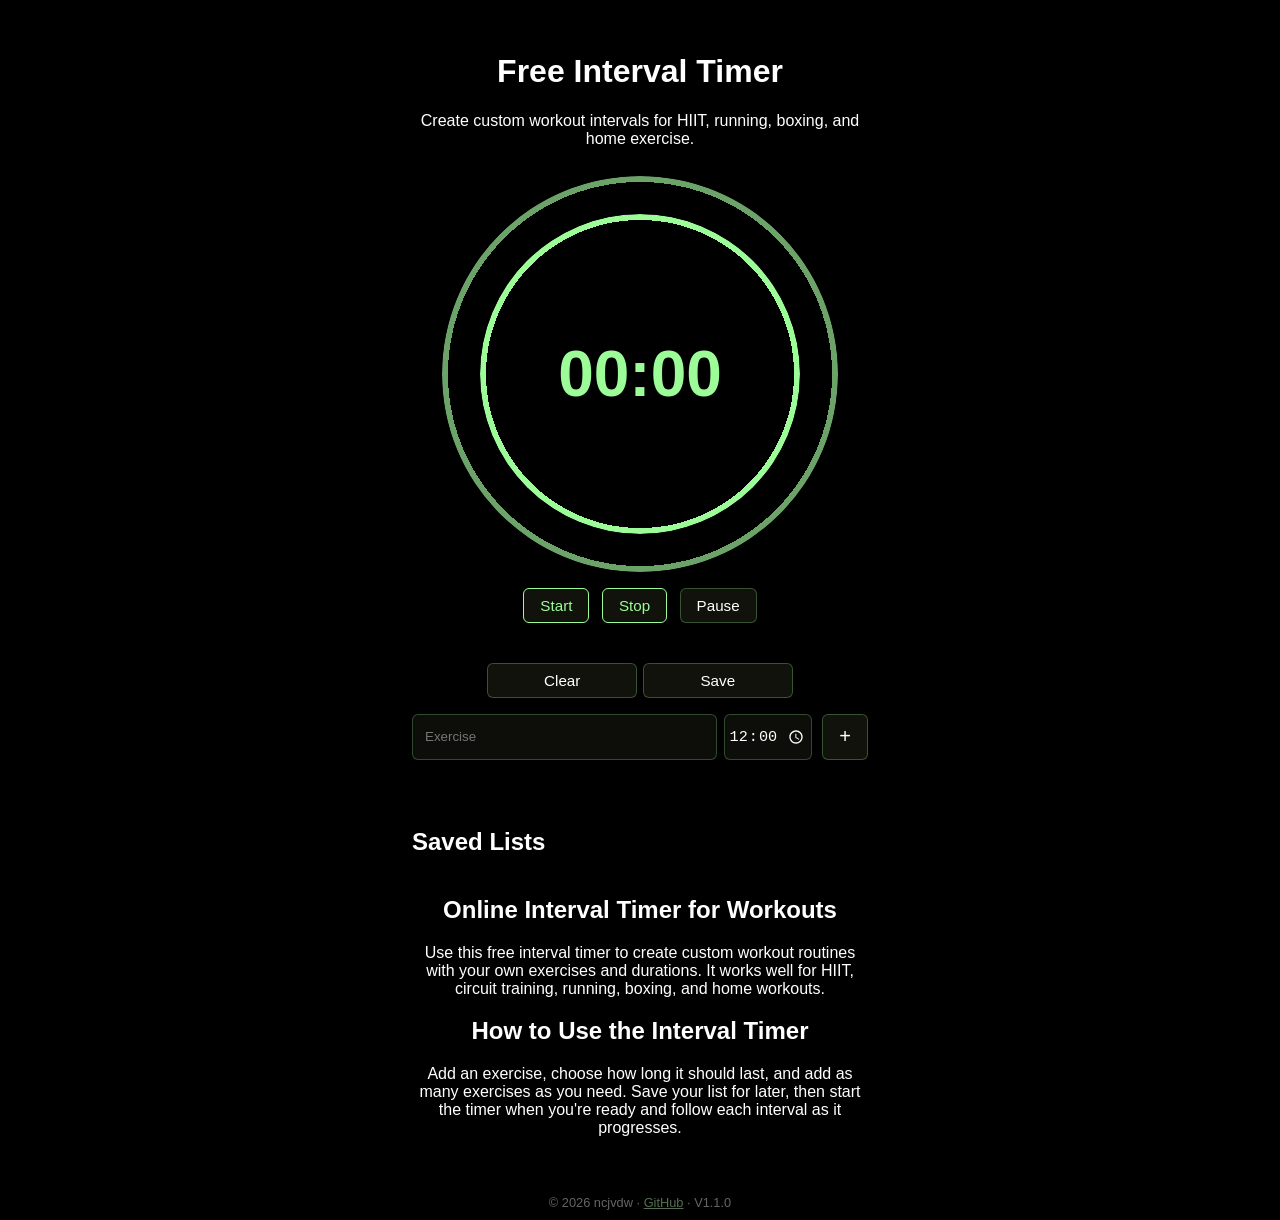
==== commit 27de4d73: "Add edit functionality" ====
--- a/index.html
+++ b/index.html
@@ -57,8 +57,25 @@
 
             <input type="text" id="listName" placeholder="List Name" maxlength="40">
 
-            <button id="closeSave">Cancel</button>
-            <button id="saveList">Save</button>
+            <div class="dialog-actions">
+                <button id="closeSave">Cancel</button>
+                <button id="saveList">Save</button>
+            </div>
+        </dialog>
+
+        <dialog id="editPopup">
+            <h2>Edit Exercise</h2>
+            <p>Update exercise name and time.</p>
+
+            <div class="edit-inputs">
+                <input type="text" id="editExerciseInput" placeholder="Exercise" maxlength="40">
+                <input type="time" id="editTimeInput" value="00:00">
+            </div>
+
+            <div class="dialog-actions">
+                <button id="closeEdit">Cancel</button>
+                <button id="saveEdit">Save</button>
+            </div>
         </dialog>
 
         <div id="savedLists">
@@ -91,13 +108,29 @@
         <a href="https://github.com/ncjvdw/IntervalTimer">GitHub</a> · V1.1.0
     </footer>
 
-    <audio id="beep" preload="auto">
-        <source
-            src="./beep.mp3"
-            type="audio/mpeg">
-    </audio>
-
     <script>
+        const audioCtx = new (window.AudioContext || window.webkitAudioContext)();
+
+        function playWebAudioBeep(frequency = 800, duration = 0.4) {
+            if (audioCtx.state === 'suspended') {
+                audioCtx.resume();
+            }
+            
+            const oscillator = audioCtx.createOscillator();
+            const gainNode = audioCtx.createGain();
+            
+            oscillator.connect(gainNode);
+            gainNode.connect(audioCtx.destination);
+            
+            oscillator.frequency.value = frequency;
+            gainNode.gain.setValueAtTime(1, audioCtx.currentTime);
+
+            gainNode.gain.exponentialRampToValueAtTime(0.00001, audioCtx.currentTime + duration);
+            
+            oscillator.start();
+            oscillator.stop(audioCtx.currentTime + duration);
+        }
+
         if ('audioSession' in navigator) {
             navigator.audioSession.type = 'ambient';
         }
@@ -124,6 +157,7 @@
                 str += `
                     <li>
                         ${exercise.exercise} (${exercise.time})
+                        <button type="button" onclick="openEditModal(${index})">Edit</button>
                         <button type="button" onclick="deleteExercise(${index})">Delete</button>
                     </li>
                 `;
@@ -228,8 +262,7 @@
             if ("speechSynthesis" in window) {
                 window.speechSynthesis.cancel();
 
-                const unlock =
-                    new SpeechSynthesisUtterance(" ");
+                const unlock = new SpeechSynthesisUtterance(" ");
 
                 unlock.volume = 0;
 
@@ -268,13 +301,7 @@
 
 
             for (let i = 0; i < 3; i++) {
-                const beepAudio =
-                    document.getElementById("beep");
-
-                beepAudio.volume = 0.2;
-                beepAudio.currentTime = 0;
-
-                beepAudio.play().catch(() => {});
+                playWebAudioBeep();
 
                 timerName.textContent = "";
                 timerTime.textContent = `Starting in ${3 - i}...`;
@@ -358,13 +385,7 @@
                     count <= 3 &&
                     count > 0
                 ) {
-                    const beepAudio =
-                        document.getElementById("beep");
-
-                    beepAudio.volume = 0.2;
-                    beepAudio.currentTime = 0;
-
-                    beepAudio.play().catch(() => {});
+                    playWebAudioBeep();
                 }
 
 
@@ -442,6 +463,7 @@
                         timer = null;
 
                         timerName.textContent = "";
+                        speakExercise("Workout Complete!");
                         timerTime.textContent = "Workout Complete!";
                     }
                 }
@@ -516,6 +538,17 @@
         const closeSave =
             document.getElementById("closeSave");
 
+        const editPopup =
+            document.getElementById("editPopup");
+
+        const closeEdit =
+            document.getElementById("closeEdit");
+
+        const saveEdit =
+            document.getElementById("saveEdit");
+
+        let currentEditIndex = null;
+
 
         openSave.addEventListener(
             "click",
@@ -527,6 +560,44 @@
             "click",
             () => savePopup.close()
         );
+
+
+        closeEdit.addEventListener(
+            "click",
+            () => editPopup.close()
+        );
+
+
+        function openEditModal(index) {
+            currentEditIndex = index;
+            const targetExercise = exercises[index];
+
+            document.getElementById("editExerciseInput").value = targetExercise.exercise;
+            document.getElementById("editTimeInput").value = targetExercise.time;
+
+            editPopup.showModal();
+        }
+
+
+        saveEdit.addEventListener("click", () => {
+            if (currentEditIndex === null) return;
+
+            const newExercise = document.getElementById("editExerciseInput").value;
+            const newTime = document.getElementById("editTimeInput").value;
+
+            if (!newTime) {
+                alert("Please set a valid time.");
+                return;
+            }
+
+            exercises[currentEditIndex] = {
+                exercise: newExercise,
+                time: newTime
+            };
+
+            updateExerciseList();
+            editPopup.close();
+        });
 
 
         function renderSavedLists() {
@@ -556,19 +627,21 @@
                 li.innerHTML = `
                     <span>${key}</span>
 
-                    <button
-                        type="button"
-                        onclick="loadSavedList('${key}')"
-                    >
-                        Load
-                    </button>
-
-                    <button
-                        type="button"
-                        onclick="deleteSavedList('${key}')"
-                    >
-                        Delete
-                    </button>
+                    <div class="actions">
+                        <button
+                            type="button"
+                            onclick="loadSavedList('${key}')"
+                        >
+                            Load
+                        </button>
+
+                        <button
+                            type="button"
+                            onclick="deleteSavedList('${key}')"
+                        >
+                            Delete
+                        </button>
+                    </div>
                 `;
 
 
--- a/style.css
+++ b/style.css
@@ -33,6 +33,13 @@
     flex-direction: column;
 }
 
+input[type="time"]::-webkit-calendar-picker-indicator {
+    filter: invert(1);
+    opacity: 1;
+    cursor: pointer;
+}
+
+
 /* =========================
    TIMER
    ========================= */
@@ -63,7 +70,6 @@
     font-weight: normal;
 }
 
-/* Outer ring */
 
 #timer::before {
     content: "";
@@ -95,7 +101,6 @@
     z-index: 0;
 }
 
-/* Inner ring */
 
 #timer::after {
     content: "";
@@ -150,11 +155,6 @@
     line-height: 1.15;
 
     text-align: center;
-
-    /*
-     * Keeps long exercise names inside
-     * the inner ring.
-     */
     overflow-wrap: anywhere;
     word-break: break-word;
 }
@@ -175,16 +175,9 @@
     line-height: 1;
 
     text-align: center;
-
-    /*
-     * Prevents the browser's h2 styling
-     * from making the default 00:00 small.
-     */
     font-family: "Segoe UI", Arial, sans-serif;
 }
 
-/* Make sure empty exercise name doesn't
-   affect the timer layout */
 #timer .ex-name:empty {
     display: none;
 }
@@ -266,10 +259,6 @@
     margin-bottom: 0.4rem;
 }
 
-/* =========================
-   LIST ACTIONS
-   ========================= */
-
 #listActions {
     display: flex;
     justify-content: center;
@@ -283,6 +272,15 @@
     flex: 1;
     max-width: 150px;
     margin: 0;
+}
+
+#list li button:first-of-type {
+    margin-left: auto;
+    margin-right: 0.15rem;
+}
+
+#list li button:last-of-type {
+    margin-left: 0;
 }
 
 /* =========================
@@ -332,9 +330,9 @@
 }
 
 #Addexercise #timeInput {
-    width: 92px;
-    min-width: 92px;
-    max-width: 92px;
+    width: 88px;
+    min-width: 88px;
+    max-width: 88px;
 
     height: 46px;
 
@@ -382,34 +380,73 @@
 
 dialog {
     background: rgba(0, 0, 0, 0.96);
-
-    color: #ffffff;
-
+    color: #ffffff;
     border: 1px solid rgba(156, 252, 151, 0.3);
-
     border-radius: 8px;
-
     padding: 1.5rem;
+    max-width: 400px;
+    width: 90%;
 }
 
 dialog::backdrop {
     background: rgba(0, 0, 0, 0.75);
 }
 
+dialog .edit-inputs {
+    display: flex;
+    gap: 0.4rem;
+    width: 100%;
+}
+
+dialog #editExerciseInput {
+    flex: 1;
+    min-width: 0;
+}
+
+dialog #editTimeInput {
+    width: 100;
+    min-width: 100;
+    max-width: 100px;
+}
+
 dialog input {
-    background: rgba(0, 0, 0, 0.85);
-
+    box-sizing: border-box;
+    width: 100%;
+    height: 46px;
+    margin: 0.4rem 0;
+    background: rgba(81, 91, 58, 0.16);
     border: 1px solid rgba(156, 252, 151, 0.25);
-
-    color: #ffffff;
-
+    color: #ffffff;
     border-radius: 6px;
-
-    padding: 0.5rem;
-
-    margin: 0.75rem 0;
-
-    width: 100%;
+    padding: 0 0.75rem;
+    font-size: 0.95rem;
+    font-family: inherit;
+}
+
+dialog input[type="time"]::-webkit-calendar-picker-indicator {
+    opacity: 1;
+    cursor: pointer;
+}
+
+dialog .dialog-actions {
+    display: flex;
+    justify-content: flex-end;
+    gap: 0.35rem;
+    width: 100%;
+    margin-top: 1.25rem;
+}
+
+#list li .actions,
+#savedListContainer li .actions {
+    display: flex;
+    align-items: center;
+    gap: 0.35rem;
+}
+
+#list li .actions button,
+#savedListContainer li .actions button,
+dialog button {
+    margin: 0;
 }
 
 /* =========================
